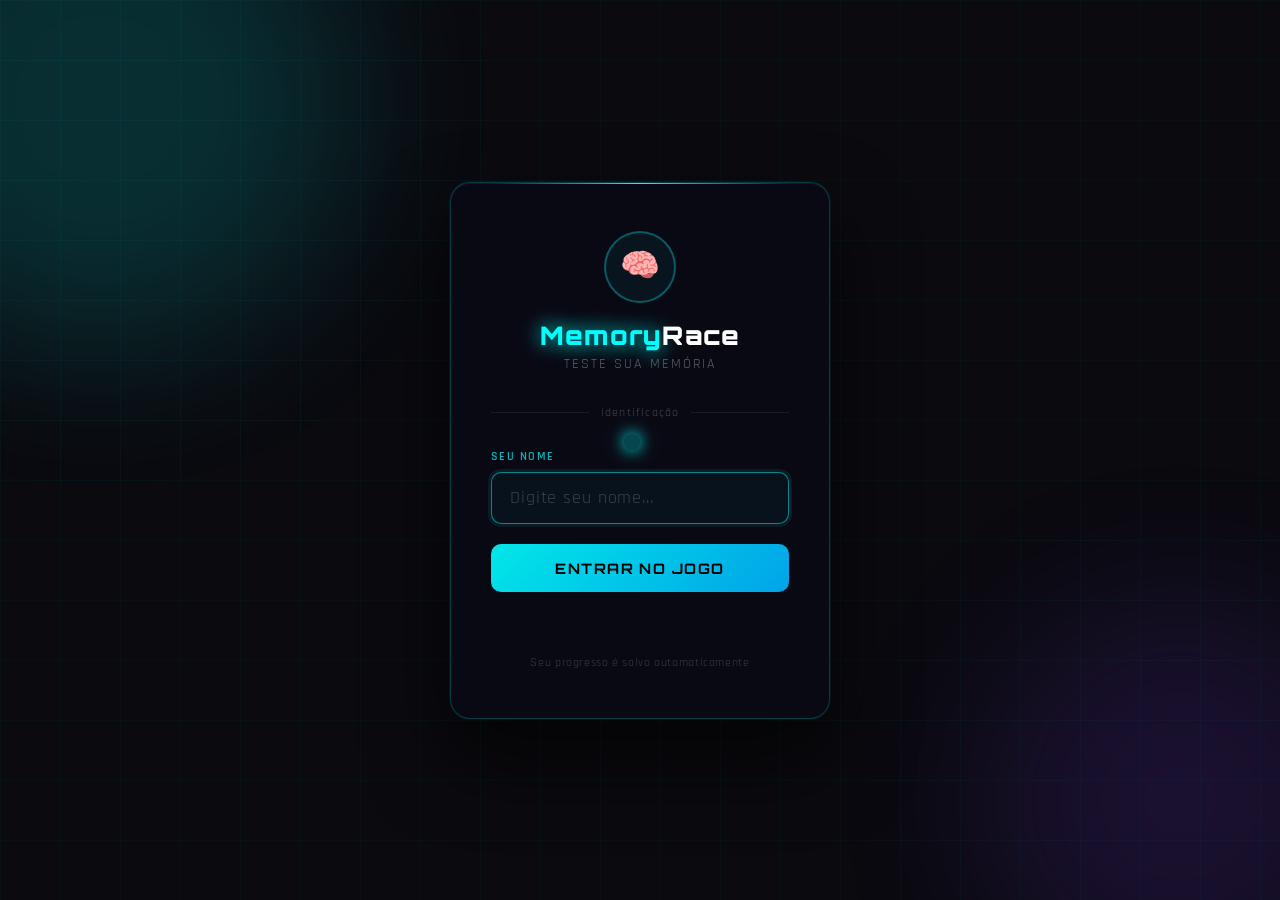
==== login.html @ f856ed96 "criacao da pagina de login" ====
<!DOCTYPE html>
<html lang="pt-BR">
<head>
  <meta charset="UTF-8">
  <meta name="viewport" content="width=device-width, initial-scale=1.0">
  <title>MemoryRace — Login</title>
  <style>
    @import url('https://fonts.googleapis.com/css2?family=Orbitron:wght@400;700;900&family=Rajdhani:wght@300;400;600&display=swap');

    * { margin: 0; padding: 0; box-sizing: border-box; }

    body {
      min-height: 100vh;
      background: #0a0a0f;
      display: flex;
      align-items: center;
      justify-content: center;
      font-family: 'Rajdhani', sans-serif;
      overflow: hidden;
      position: relative;
    }

    /* Grade animada de fundo */
    body::before {
      content: '';
      position: fixed;
      inset: 0;
      background-image:
        linear-gradient(rgba(0,255,255,0.03) 1px, transparent 1px),
        linear-gradient(90deg, rgba(0,255,255,0.03) 1px, transparent 1px);
      background-size: 60px 60px;
      animation: gridMove 20s linear infinite;
      pointer-events: none;
    }

    @keyframes gridMove {
      0%   { transform: translateY(0); }
      100% { transform: translateY(60px); }
    }

    /* Brilhos de fundo */
    .bg-glow {
      position: fixed;
      border-radius: 50%;
      filter: blur(80px);
      pointer-events: none;
      opacity: 0.15;
    }
    .bg-glow-1 {
      width: 500px; height: 500px;
      background: cyan;
      top: -150px; left: -150px;
      animation: drift1 12s ease-in-out infinite alternate;
    }
    .bg-glow-2 {
      width: 400px; height: 400px;
      background: #7c3aed;
      bottom: -100px; right: -100px;
      animation: drift2 15s ease-in-out infinite alternate;
    }

    @keyframes drift1 {
      from { transform: translate(0, 0); }
      to   { transform: translate(80px, 80px); }
    }
    @keyframes drift2 {
      from { transform: translate(0, 0); }
      to   { transform: translate(-80px, -60px); }
    }

    /* Container principal */
    .login-container {
      position: relative;
      z-index: 10;
      width: 100%;
      max-width: 420px;
      padding: 20px;
      animation: slideUp 0.7s cubic-bezier(0.16, 1, 0.3, 1) both;
    }

    @keyframes slideUp {
      from { opacity: 0; transform: translateY(40px); }
      to   { opacity: 1; transform: translateY(0); }
    }

    /* Caixa do login */
    .login-box {
      background: rgba(10, 10, 20, 0.85);
      border: 1px solid rgba(0, 255, 255, 0.2);
      border-radius: 20px;
      padding: 48px 40px;
      backdrop-filter: blur(20px);
      box-shadow:
        0 0 0 1px rgba(0,255,255,0.05),
        0 40px 80px rgba(0,0,0,0.6),
        inset 0 1px 0 rgba(255,255,255,0.05);
      position: relative;
      overflow: hidden;
    }

    /* Linha decorativa no topo */
    .login-box::before {
      content: '';
      position: absolute;
      top: 0; left: 10%; right: 10%;
      height: 1px;
      background: linear-gradient(90deg, transparent, cyan, transparent);
    }

    /* Ícone / logo */
    .logo-wrap {
      text-align: center;
      margin-bottom: 32px;
    }

    .logo-icon {
      display: inline-flex;
      align-items: center;
      justify-content: center;
      width: 72px;
      height: 72px;
      border-radius: 50%;
      border: 2px solid rgba(0,255,255,0.3);
      background: rgba(0,255,255,0.05);
      font-size: 2rem;
      margin-bottom: 16px;
      position: relative;
      animation: iconPulse 3s ease-in-out infinite;
    }

    @keyframes iconPulse {
      0%, 100% { box-shadow: 0 0 0 0 rgba(0,255,255,0.3); }
      50%       { box-shadow: 0 0 0 12px rgba(0,255,255,0); }
    }

    .logo-title {
      font-family: 'Orbitron', monospace;
      font-size: 1.6rem;
      font-weight: 900;
      color: #fff;
      letter-spacing: 0.05em;
    }

    .logo-title span {
      color: cyan;
      text-shadow: 0 0 20px cyan;
    }

    .logo-sub {
      font-size: 0.85rem;
      color: rgba(255,255,255,0.35);
      letter-spacing: 0.15em;
      text-transform: uppercase;
      margin-top: 4px;
    }

    /* Separador */
    .divider {
      display: flex;
      align-items: center;
      gap: 12px;
      margin: 28px 0;
    }
    .divider::before,
    .divider::after {
      content: '';
      flex: 1;
      height: 1px;
      background: rgba(255,255,255,0.08);
    }
    .divider span {
      font-size: 0.75rem;
      color: rgba(255,255,255,0.25);
      letter-spacing: 0.1em;
    }

    /* Label */
    label {
      display: block;
      font-size: 0.78rem;
      font-weight: 600;
      color: rgba(0,255,255,0.7);
      letter-spacing: 0.12em;
      text-transform: uppercase;
      margin-bottom: 8px;
    }

    /* Input */
    .input-wrap {
      position: relative;
      margin-bottom: 20px;
    }

    input[type="text"] {
      width: 100%;
      padding: 14px 18px;
      background: rgba(255,255,255,0.04);
      border: 1px solid rgba(0,255,255,0.15);
      border-radius: 10px;
      color: #fff;
      font-family: 'Rajdhani', sans-serif;
      font-size: 1.1rem;
      font-weight: 400;
      outline: none;
      transition: border-color 0.3s, box-shadow 0.3s, background 0.3s;
      letter-spacing: 0.05em;
    }

    input[type="text"]::placeholder {
      color: rgba(255,255,255,0.2);
    }

    input[type="text"]:focus {
      border-color: rgba(0,255,255,0.5);
      background: rgba(0,255,255,0.04);
      box-shadow: 0 0 0 3px rgba(0,255,255,0.08);
    }

    /* Botão entrar */
    .btn-enter {
      width: 100%;
      padding: 15px;
      border: none;
      border-radius: 10px;
      background: linear-gradient(135deg, rgba(0,255,255,0.9) 0%, rgba(0,180,255,0.9) 100%);
      color: #000;
      font-family: 'Orbitron', monospace;
      font-size: 0.9rem;
      font-weight: 700;
      letter-spacing: 0.1em;
      cursor: pointer;
      transition: transform 0.2s, box-shadow 0.2s, opacity 0.2s;
      position: relative;
      overflow: hidden;
    }

    .btn-enter::after {
      content: '';
      position: absolute;
      inset: 0;
      background: linear-gradient(135deg, rgba(255,255,255,0.2), transparent);
      opacity: 0;
      transition: opacity 0.2s;
    }

    .btn-enter:hover {
      transform: translateY(-2px);
      box-shadow: 0 8px 30px rgba(0,255,255,0.4);
    }
    .btn-enter:hover::after { opacity: 1; }
    .btn-enter:active { transform: translateY(0) scale(0.98); }

    /* Erro */
    .error-msg {
      min-height: 20px;
      font-size: 0.85rem;
      color: #ff6b6b;
      text-align: center;
      margin-top: 14px;
      letter-spacing: 0.03em;
      transition: opacity 0.3s;
    }

    /* Rodapé da caixa */
    .login-footer {
      text-align: center;
      margin-top: 28px;
      font-size: 0.78rem;
      color: rgba(255,255,255,0.2);
      letter-spacing: 0.05em;
    }

    /* Cursor customizado */
    .cursor {
      position: fixed;
      width: 16px; height: 16px;
      background: rgba(0,255,255,0.25);
      border-radius: 50%;
      pointer-events: none;
      transform: translate(-50%, -50%);
      box-shadow: 0 0 15px cyan, 0 0 30px rgba(0,255,255,0.3);
      transition: transform 0.1s;
      z-index: 9999;
    }

    /* Responsivo */
    @media (max-width: 480px) {
      .login-box { padding: 36px 24px; }
      .logo-title { font-size: 1.3rem; }
      .cursor { display: none; }
    }
  </style>
</head>
<body>

  <div class="bg-glow bg-glow-1"></div>
  <div class="bg-glow bg-glow-2"></div>
  <div class="cursor" id="cursor"></div>

  <div class="login-container">
    <div class="login-box">

      <div class="logo-wrap">
        <div class="logo-icon">🧠</div>
        <div class="logo-title"><span>Memory</span>Race</div>
        <div class="logo-sub">Teste sua memória</div>
      </div>

      <div class="divider"><span>identificação</span></div>

      <label for="username">Seu nome</label>
      <div class="input-wrap">
        <input
          type="text"
          id="username"
          placeholder="Digite seu nome..."
          maxlength="20"
          autocomplete="off"
          autofocus
        />
      </div>

      <button class="btn-enter" onclick="entrar()">ENTRAR NO JOGO</button>

      <div class="error-msg" id="errorMsg"></div>

      <div class="login-footer">
        Seu progresso é salvo automaticamente
      </div>

    </div>
  </div>

  <script>
    // Cursor
    document.addEventListener("mousemove", e => {
      const c = document.getElementById("cursor");
      c.style.left = e.clientX + "px";
      c.style.top  = e.clientY + "px";
    });

    // Enter no input
    document.getElementById("username").addEventListener("keydown", e => {
      if (e.key === "Enter") entrar();
    });

    // Função de login
    function entrar() {
      const input    = document.getElementById("username");
      const errorMsg = document.getElementById("errorMsg");
      const username = input.value.trim();

      if (username.length < 2) {
        mostrarErro("Nome deve ter pelo menos 2 caracteres.");
        return;
      }
      if (username.length > 20) {
        mostrarErro("Nome deve ter no máximo 20 caracteres.");
        return;
      }

      // Salva sessão
      localStorage.setItem("memoryrace_user", username);

      // Se não houver progresso salvo (jogo zerado ou primeira vez), força nível 1
      const savedLevel = localStorage.getItem("memoryrace_level_" + username);
      if (!savedLevel) {
        localStorage.setItem("memoryrace_level_" + username, 1);
      }

      window.location.href = "index.html";
    }

    function mostrarErro(msg) {
      const el = document.getElementById("errorMsg");
      el.textContent = msg;
      setTimeout(() => { el.textContent = ""; }, 3000);
    }
  </script>
</body>
</html>
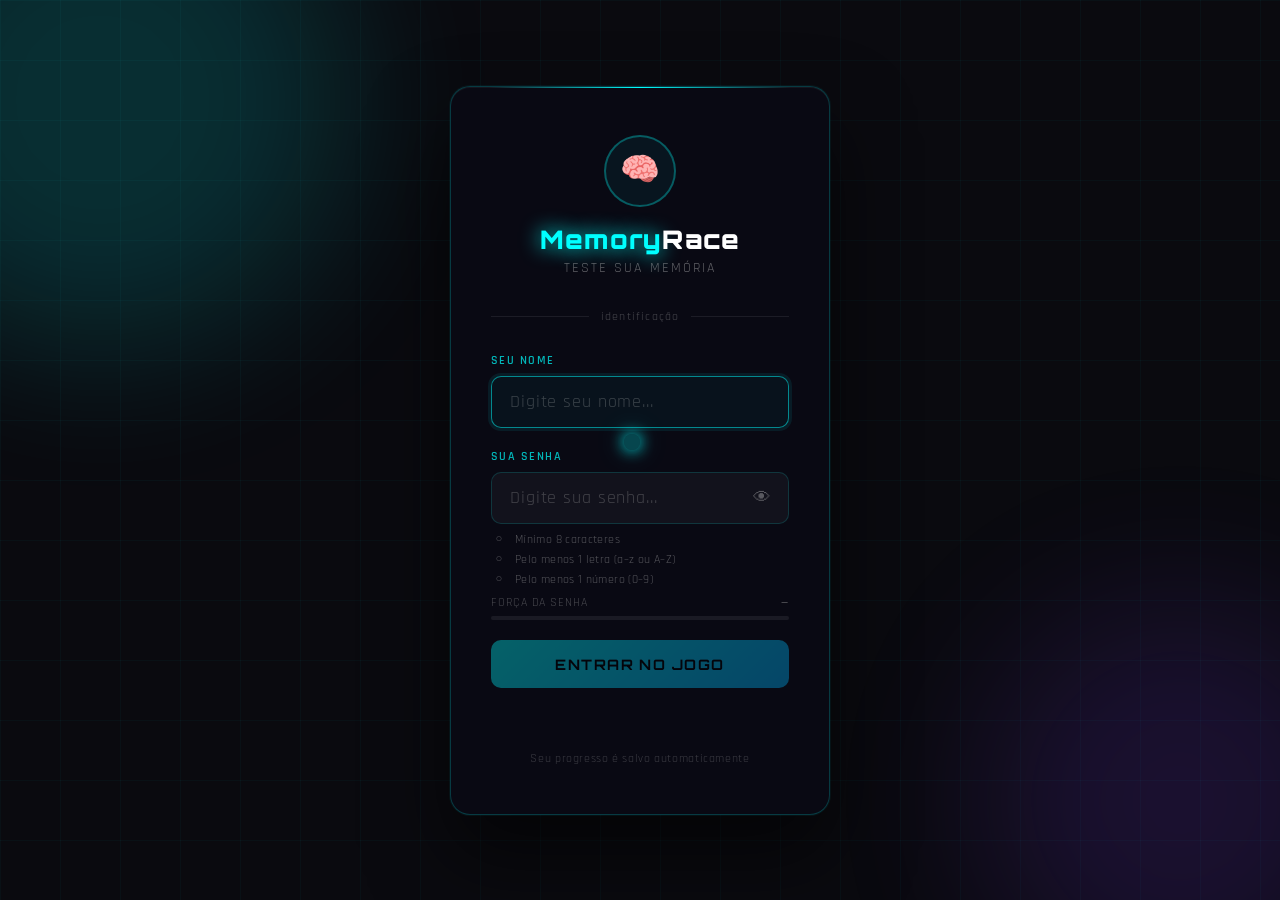
==== commit dac1a8df: "implementacao de uma senha no login" ====
--- a/login.html
+++ b/login.html
@@ -20,7 +20,6 @@
       position: relative;
     }
 
-    /* Grade animada de fundo */
     body::before {
       content: '';
       position: fixed;
@@ -38,7 +37,6 @@
       100% { transform: translateY(60px); }
     }
 
-    /* Brilhos de fundo */
     .bg-glow {
       position: fixed;
       border-radius: 50%;
@@ -68,7 +66,6 @@
       to   { transform: translate(-80px, -60px); }
     }
 
-    /* Container principal */
     .login-container {
       position: relative;
       z-index: 10;
@@ -83,7 +80,6 @@
       to   { opacity: 1; transform: translateY(0); }
     }
 
-    /* Caixa do login */
     .login-box {
       background: rgba(10, 10, 20, 0.85);
       border: 1px solid rgba(0, 255, 255, 0.2);
@@ -98,7 +94,6 @@
       overflow: hidden;
     }
 
-    /* Linha decorativa no topo */
     .login-box::before {
       content: '';
       position: absolute;
@@ -107,7 +102,6 @@
       background: linear-gradient(90deg, transparent, cyan, transparent);
     }
 
-    /* Ícone / logo */
     .logo-wrap {
       text-align: center;
       margin-bottom: 32px;
@@ -117,14 +111,12 @@
       display: inline-flex;
       align-items: center;
       justify-content: center;
-      width: 72px;
-      height: 72px;
+      width: 72px; height: 72px;
       border-radius: 50%;
       border: 2px solid rgba(0,255,255,0.3);
       background: rgba(0,255,255,0.05);
       font-size: 2rem;
       margin-bottom: 16px;
-      position: relative;
       animation: iconPulse 3s ease-in-out infinite;
     }
 
@@ -140,11 +132,7 @@
       color: #fff;
       letter-spacing: 0.05em;
     }
-
-    .logo-title span {
-      color: cyan;
-      text-shadow: 0 0 20px cyan;
-    }
+    .logo-title span { color: cyan; text-shadow: 0 0 20px cyan; }
 
     .logo-sub {
       font-size: 0.85rem;
@@ -154,15 +142,13 @@
       margin-top: 4px;
     }
 
-    /* Separador */
     .divider {
       display: flex;
       align-items: center;
       gap: 12px;
       margin: 28px 0;
     }
-    .divider::before,
-    .divider::after {
+    .divider::before, .divider::after {
       content: '';
       flex: 1;
       height: 1px;
@@ -174,7 +160,6 @@
       letter-spacing: 0.1em;
     }
 
-    /* Label */
     label {
       display: block;
       font-size: 0.78rem;
@@ -185,13 +170,15 @@
       margin-bottom: 8px;
     }
 
-    /* Input */
     .input-wrap {
       position: relative;
       margin-bottom: 20px;
     }
 
-    input[type="text"] {
+    .input-wrap.has-toggle input { padding-right: 48px; }
+
+    input[type="text"],
+    input[type="password"] {
       width: 100%;
       padding: 14px 18px;
       background: rgba(255,255,255,0.04);
@@ -206,17 +193,108 @@
       letter-spacing: 0.05em;
     }
 
-    input[type="text"]::placeholder {
-      color: rgba(255,255,255,0.2);
-    }
-
-    input[type="text"]:focus {
+    input::placeholder { color: rgba(255,255,255,0.2); }
+
+    input[type="text"]:focus,
+    input[type="password"]:focus {
       border-color: rgba(0,255,255,0.5);
       background: rgba(0,255,255,0.04);
       box-shadow: 0 0 0 3px rgba(0,255,255,0.08);
     }
 
-    /* Botão entrar */
+    .toggle-pw {
+      position: absolute;
+      right: 14px;
+      top: 50%;
+      transform: translateY(-50%);
+      background: none;
+      border: none;
+      cursor: pointer;
+      color: rgba(255,255,255,0.3);
+      font-size: 1.1rem;
+      padding: 4px;
+      transition: color 0.2s;
+      line-height: 1;
+    }
+    .toggle-pw:hover { color: cyan; }
+
+    /* ── Regras de senha ── */
+    .pw-rules {
+      margin-top: -12px;
+      margin-bottom: 16px;
+      display: flex;
+      flex-direction: column;
+      gap: 5px;
+    }
+
+    .pw-rule {
+      display: flex;
+      align-items: center;
+      gap: 8px;
+      font-size: 0.76rem;
+      color: rgba(255,255,255,0.3);
+      letter-spacing: 0.03em;
+      transition: color 0.3s;
+    }
+
+    .pw-rule .rule-icon {
+      font-size: 0.7rem;
+      width: 16px;
+      text-align: center;
+      transition: all 0.3s;
+    }
+
+    /* Estado: regra satisfeita */
+    .pw-rule.ok {
+      color: cyan;
+    }
+    .pw-rule.ok .rule-icon {
+      color: cyan;
+      text-shadow: 0 0 8px cyan;
+    }
+
+    /* ── Barra de força ── */
+    .strength-wrap {
+      margin-top: -8px;
+      margin-bottom: 20px;
+    }
+
+    .strength-label {
+      font-size: 0.72rem;
+      color: rgba(255,255,255,0.25);
+      letter-spacing: 0.08em;
+      text-transform: uppercase;
+      margin-bottom: 6px;
+      display: flex;
+      justify-content: space-between;
+      align-items: center;
+    }
+
+    .strength-label span:last-child {
+      font-weight: 600;
+      transition: color 0.3s;
+    }
+
+    .strength-bar {
+      height: 4px;
+      border-radius: 4px;
+      background: rgba(255,255,255,0.07);
+      overflow: hidden;
+    }
+
+    .strength-fill {
+      height: 100%;
+      border-radius: 4px;
+      width: 0%;
+      transition: width 0.4s ease, background 0.4s ease;
+    }
+
+    /* Cores da força */
+    .strength-fill.fraca    { background: #ff4d4d; box-shadow: 0 0 6px #ff4d4d; }
+    .strength-fill.media    { background: #ffaa00; box-shadow: 0 0 6px #ffaa00; }
+    .strength-fill.boa      { background: #00e5ff; box-shadow: 0 0 6px #00e5ff; }
+    .strength-fill.forte    { background: #00ff88; box-shadow: 0 0 8px #00ff88; }
+
     .btn-enter {
       width: 100%;
       padding: 15px;
@@ -243,14 +321,21 @@
       transition: opacity 0.2s;
     }
 
-    .btn-enter:hover {
+    /* Botão desabilitado enquanto senha inválida */
+    .btn-enter:disabled {
+      opacity: 0.4;
+      cursor: not-allowed;
+      transform: none !important;
+      box-shadow: none !important;
+    }
+
+    .btn-enter:not(:disabled):hover {
       transform: translateY(-2px);
       box-shadow: 0 8px 30px rgba(0,255,255,0.4);
     }
-    .btn-enter:hover::after { opacity: 1; }
-    .btn-enter:active { transform: translateY(0) scale(0.98); }
-
-    /* Erro */
+    .btn-enter:not(:disabled):hover::after { opacity: 1; }
+    .btn-enter:not(:disabled):active { transform: translateY(0) scale(0.98); }
+
     .error-msg {
       min-height: 20px;
       font-size: 0.85rem;
@@ -258,10 +343,18 @@
       text-align: center;
       margin-top: 14px;
       letter-spacing: 0.03em;
-      transition: opacity 0.3s;
-    }
-
-    /* Rodapé da caixa */
+    }
+
+    .success-msg {
+      min-height: 20px;
+      font-size: 0.85rem;
+      color: cyan;
+      text-align: center;
+      margin-top: 14px;
+      letter-spacing: 0.03em;
+      display: none;
+    }
+
     .login-footer {
       text-align: center;
       margin-top: 28px;
@@ -270,7 +363,6 @@
       letter-spacing: 0.05em;
     }
 
-    /* Cursor customizado */
     .cursor {
       position: fixed;
       width: 16px; height: 16px;
@@ -279,11 +371,9 @@
       pointer-events: none;
       transform: translate(-50%, -50%);
       box-shadow: 0 0 15px cyan, 0 0 30px rgba(0,255,255,0.3);
-      transition: transform 0.1s;
       z-index: 9999;
     }
 
-    /* Responsivo */
     @media (max-width: 480px) {
       .login-box { padding: 36px 24px; }
       .logo-title { font-size: 1.3rem; }
@@ -308,6 +398,7 @@
 
       <div class="divider"><span>identificação</span></div>
 
+      <!-- Nome -->
       <label for="username">Seu nome</label>
       <div class="input-wrap">
         <input
@@ -320,9 +411,50 @@
         />
       </div>
 
-      <button class="btn-enter" onclick="entrar()">ENTRAR NO JOGO</button>
-
-      <div class="error-msg" id="errorMsg"></div>
+      <!-- Senha -->
+      <label for="password">Sua senha</label>
+      <div class="input-wrap has-toggle">
+        <input
+          type="password"
+          id="password"
+          placeholder="Digite sua senha..."
+          maxlength="30"
+          autocomplete="off"
+        />
+        <button class="toggle-pw" onclick="toggleSenha()" tabindex="-1" type="button">👁</button>
+      </div>
+
+      <!-- Regras visuais -->
+      <div class="pw-rules">
+        <div class="pw-rule" id="rule-len">
+          <span class="rule-icon">○</span>
+          <span>Mínimo 8 caracteres</span>
+        </div>
+        <div class="pw-rule" id="rule-letra">
+          <span class="rule-icon">○</span>
+          <span>Pelo menos 1 letra (a–z ou A–Z)</span>
+        </div>
+        <div class="pw-rule" id="rule-numero">
+          <span class="rule-icon">○</span>
+          <span>Pelo menos 1 número (0–9)</span>
+        </div>
+      </div>
+
+      <!-- Barra de força -->
+      <div class="strength-wrap">
+        <div class="strength-label">
+          <span>Força da senha</span>
+          <span id="strength-text">—</span>
+        </div>
+        <div class="strength-bar">
+          <div class="strength-fill" id="strength-fill"></div>
+        </div>
+      </div>
+
+      <button class="btn-enter" id="btnEntrar" onclick="entrar()" disabled>ENTRAR NO JOGO</button>
+
+      <div class="error-msg"   id="errorMsg"></div>
+      <div class="success-msg" id="successMsg"></div>
 
       <div class="login-footer">
         Seu progresso é salvo automaticamente
@@ -339,43 +471,185 @@
       c.style.top  = e.clientY + "px";
     });
 
-    // Enter no input
+    // Enter navega entre campos
     document.getElementById("username").addEventListener("keydown", e => {
+      if (e.key === "Enter") document.getElementById("password").focus();
+    });
+    document.getElementById("password").addEventListener("keydown", e => {
       if (e.key === "Enter") entrar();
     });
 
-    // Função de login
-    function entrar() {
-      const input    = document.getElementById("username");
-      const errorMsg = document.getElementById("errorMsg");
-      const username = input.value.trim();
-
-      if (username.length < 2) {
-        mostrarErro("Nome deve ter pelo menos 2 caracteres.");
+    // Mostrar / ocultar senha
+    function toggleSenha() {
+      const campo = document.getElementById("password");
+      campo.type  = campo.type === "password" ? "text" : "password";
+    }
+
+    // ─────────────────────────────────────────────────────
+    // VALIDAÇÃO E FORÇA DA SENHA — atualiza em tempo real
+    // ─────────────────────────────────────────────────────
+    const senhaInput = document.getElementById("password");
+
+    senhaInput.addEventListener("input", () => {
+      const senha = senhaInput.value;
+      atualizarRegras(senha);
+      atualizarForca(senha);
+    });
+
+    function atualizarRegras(senha) {
+      const temLen    = senha.length >= 8;
+      const temLetra  = /[a-zA-Z]/.test(senha);
+      const temNumero = /[0-9]/.test(senha);
+
+      marcarRegra("rule-len",    temLen);
+      marcarRegra("rule-letra",  temLetra);
+      marcarRegra("rule-numero", temNumero);
+
+      // Habilita o botão só quando todas as regras passam
+      document.getElementById("btnEntrar").disabled = !(temLen && temLetra && temNumero);
+    }
+
+    function marcarRegra(id, ok) {
+      const el   = document.getElementById(id);
+      const icon = el.querySelector(".rule-icon");
+      if (ok) {
+        el.classList.add("ok");
+        icon.textContent = "✔";
+      } else {
+        el.classList.remove("ok");
+        icon.textContent = "○";
+      }
+    }
+
+    function atualizarForca(senha) {
+      // Critérios de força
+      const temLen8      = senha.length >= 8;
+      const temLen12     = senha.length >= 12;
+      const temLetra     = /[a-zA-Z]/.test(senha);
+      const temNumero    = /[0-9]/.test(senha);
+      const temMaiuscula = /[A-Z]/.test(senha);
+      const temEspecial  = /[^a-zA-Z0-9]/.test(senha);
+
+      // Pontuação: cada critério vale 1 ponto
+      let pontos = 0;
+      if (temLetra)     pontos++;
+      if (temNumero)    pontos++;
+      if (temLen8)      pontos++;
+      if (temMaiuscula) pontos++;
+      if (temEspecial)  pontos++;
+      if (temLen12)     pontos++;
+
+      const fill = document.getElementById("strength-fill");
+      const text = document.getElementById("strength-text");
+
+      if (senha.length === 0) {
+        fill.style.width = "0%";
+        fill.className   = "strength-fill";
+        text.textContent = "—";
+        text.style.color = "rgba(255,255,255,0.25)";
         return;
       }
-      if (username.length > 20) {
-        mostrarErro("Nome deve ter no máximo 20 caracteres.");
-        return;
+
+      // Mapeia pontuação para níveis
+      if (pontos <= 1) {
+        fill.style.width = "20%";
+        fill.className   = "strength-fill fraca";
+        text.textContent = "Muito fraca";
+        text.style.color = "#ff4d4d";
+      } else if (pontos <= 2) {
+        fill.style.width = "40%";
+        fill.className   = "strength-fill fraca";
+        text.textContent = "Fraca";
+        text.style.color = "#ff4d4d";
+      } else if (pontos === 3) {
+        fill.style.width = "60%";
+        fill.className   = "strength-fill media";
+        text.textContent = "Média";
+        text.style.color = "#ffaa00";
+      } else if (pontos === 4) {
+        fill.style.width = "80%";
+        fill.className   = "strength-fill boa";
+        text.textContent = "Boa";
+        text.style.color = "#00e5ff";
+      } else {
+        fill.style.width = "100%";
+        fill.className   = "strength-fill forte";
+        text.textContent = "Forte 🔒";
+        text.style.color = "#00ff88";
       }
-
-      // Salva sessão
-      localStorage.setItem("memoryrace_user", username);
-
-      // Se não houver progresso salvo (jogo zerado ou primeira vez), força nível 1
-      const savedLevel = localStorage.getItem("memoryrace_level_" + username);
-      if (!savedLevel) {
-        localStorage.setItem("memoryrace_level_" + username, 1);
+    }
+
+    // ─────────────────────────────────────────────────────
+    // BANCO DE USUÁRIOS
+    //
+    // "memoryrace_usuarios" → {
+    //   "João||abc123": { sessionId, nome, criadoEm },
+    //   "Maria||xyz789": { ... }
+    // }
+    // ─────────────────────────────────────────────────────
+
+    function carregarUsuarios() {
+      try { return JSON.parse(localStorage.getItem("memoryrace_usuarios")) || {}; }
+      catch (e) { return {}; }
+    }
+
+    function salvarUsuarios(u) {
+      localStorage.setItem("memoryrace_usuarios", JSON.stringify(u));
+    }
+
+    function gerarSessionId() {
+      return "sess_" + Date.now() + "_" + Math.random().toString(36).slice(2, 9);
+    }
+
+    function entrar() {
+      const nome  = document.getElementById("username").value.trim();
+      const senha = document.getElementById("password").value.trim();
+
+      // Validação do nome
+      if (nome.length < 2)  { mostrarErro("Nome deve ter pelo menos 2 caracteres.");  return; }
+      if (nome.length > 20) { mostrarErro("Nome deve ter no máximo 20 caracteres.");  return; }
+
+      // Validação da senha (dupla confirmação — o botão já deveria estar bloqueado)
+      if (senha.length < 8)        { mostrarErro("Senha deve ter pelo menos 8 caracteres."); return; }
+      if (!/[a-zA-Z]/.test(senha)) { mostrarErro("A senha deve conter pelo menos uma letra."); return; }
+      if (!/[0-9]/.test(senha))    { mostrarErro("A senha deve conter pelo menos um número."); return; }
+
+      const chave    = nome + "||" + senha;
+      const usuarios = carregarUsuarios();
+
+      if (usuarios[chave]) {
+        // Usuário existente — entra com progresso salvo
+        const sessao = { nome: usuarios[chave].nome, sessionId: usuarios[chave].sessionId };
+        localStorage.setItem("memoryrace_sessao_atual", JSON.stringify(sessao));
+        window.location.href = "index.html";
+      } else {
+        // Novo usuário — cria conta
+        const sessionId  = gerarSessionId();
+        usuarios[chave]  = { sessionId, nome, criadoEm: Date.now() };
+        salvarUsuarios(usuarios);
+
+        const sessao = { nome, sessionId };
+        localStorage.setItem("memoryrace_sessao_atual", JSON.stringify(sessao));
+        localStorage.setItem("memoryrace_level_" + sessionId, 1);
+
+        mostrarSucesso("✅ Conta criada! Entrando no jogo...");
+        setTimeout(() => { window.location.href = "index.html"; }, 900);
       }
-
-      window.location.href = "index.html";
     }
 
     function mostrarErro(msg) {
+      document.getElementById("successMsg").style.display = "none";
       const el = document.getElementById("errorMsg");
       el.textContent = msg;
       setTimeout(() => { el.textContent = ""; }, 3000);
     }
+
+    function mostrarSucesso(msg) {
+      document.getElementById("errorMsg").textContent = "";
+      const el = document.getElementById("successMsg");
+      el.textContent   = msg;
+      el.style.display = "block";
+    }
   </script>
 </body>
 </html>
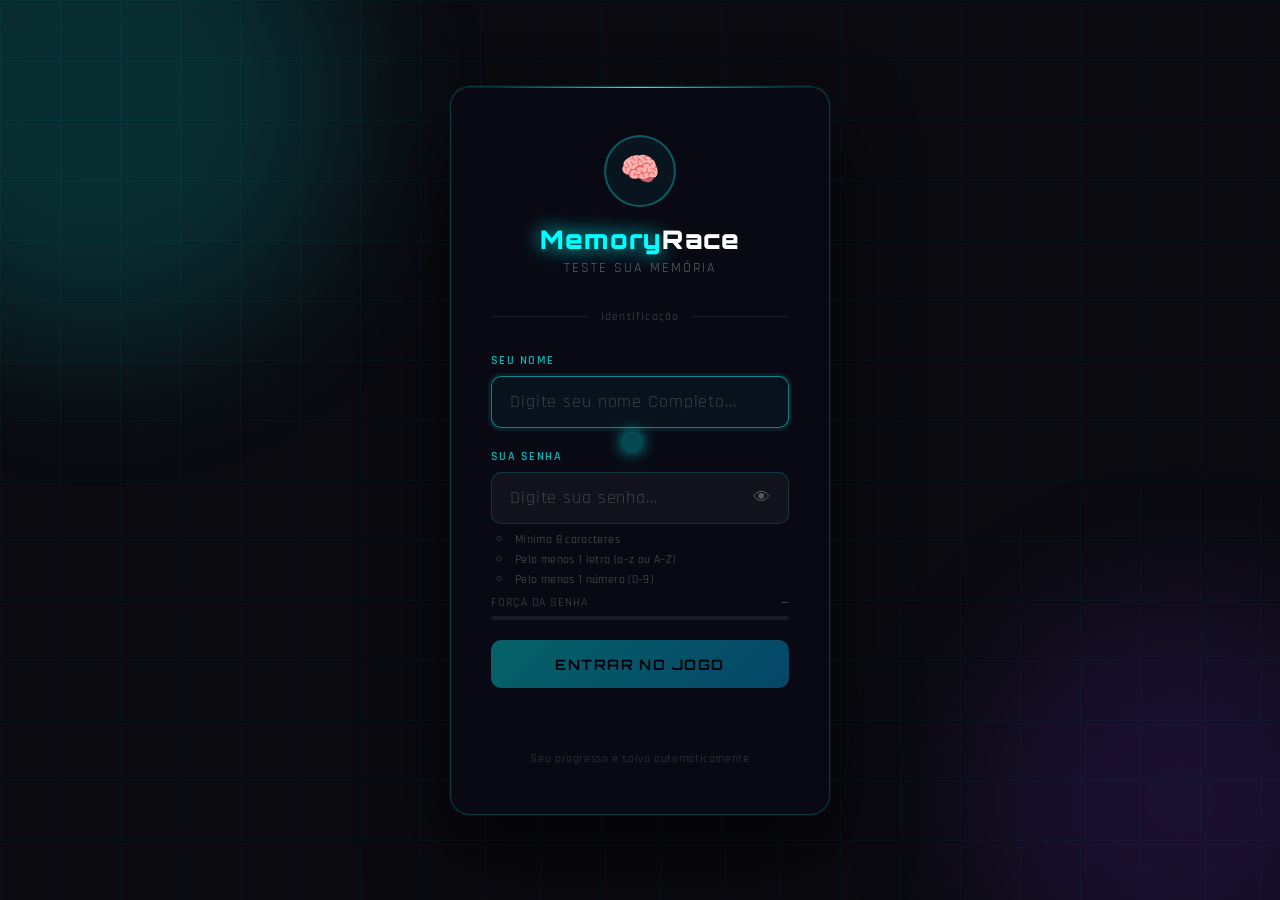
==== commit 37e88812: "alteracao no input do login" ====
--- a/login.html
+++ b/login.html
@@ -404,7 +404,7 @@
         <input
           type="text"
           id="username"
-          placeholder="Digite seu nome..."
+          placeholder="Digite seu nome Completo..."
           maxlength="20"
           autocomplete="off"
           autofocus
